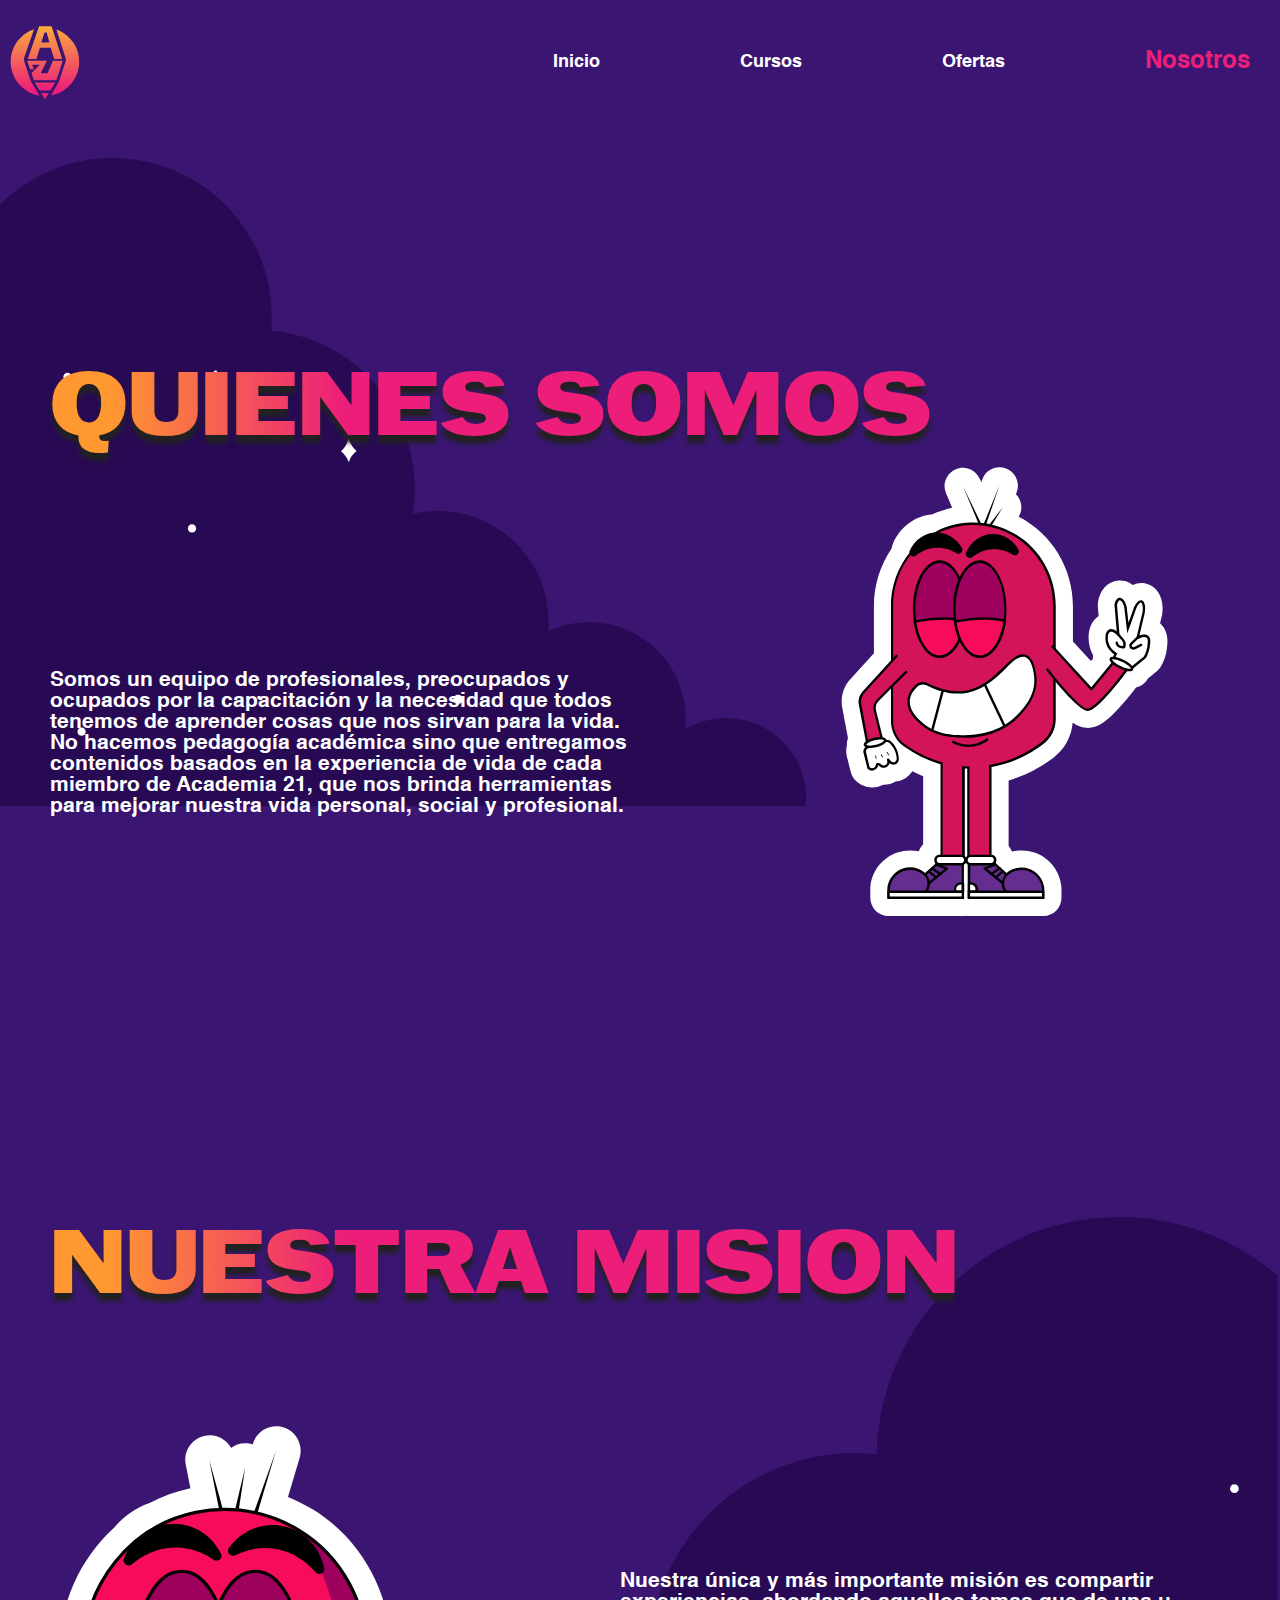
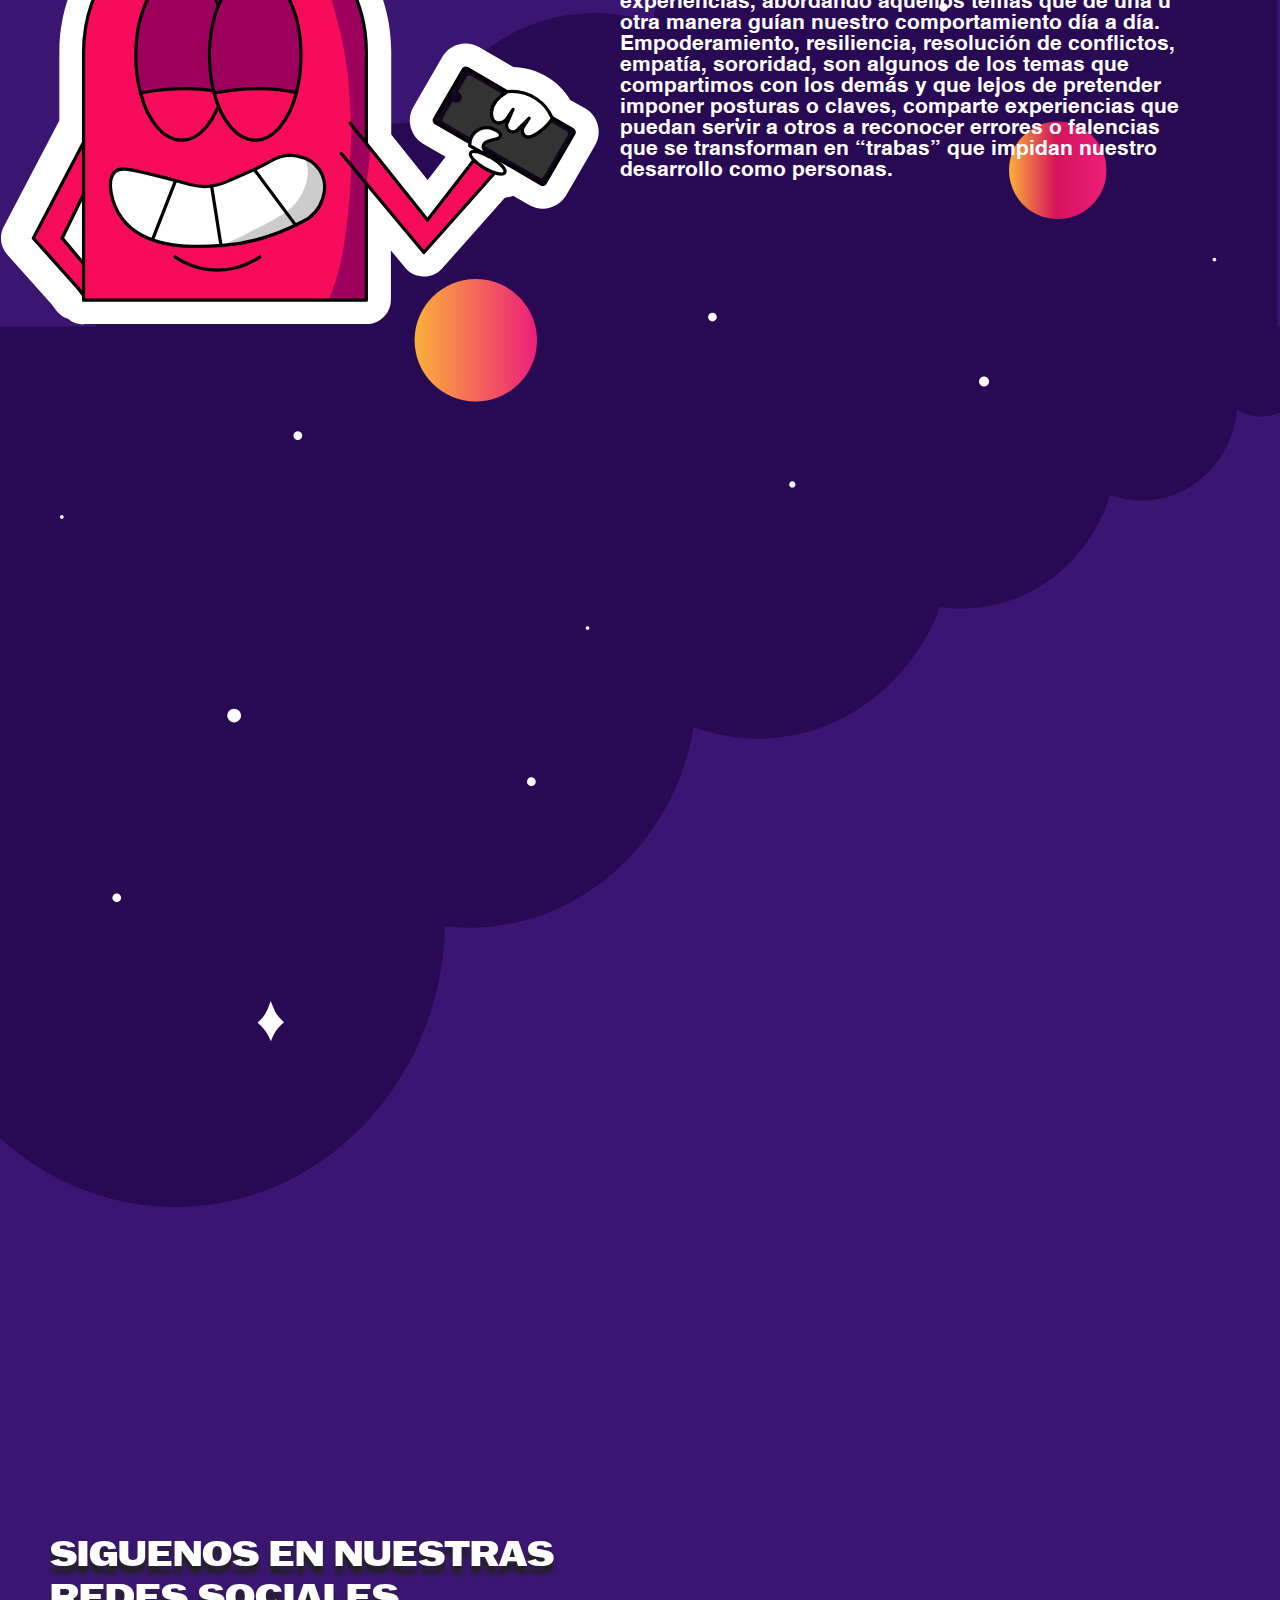
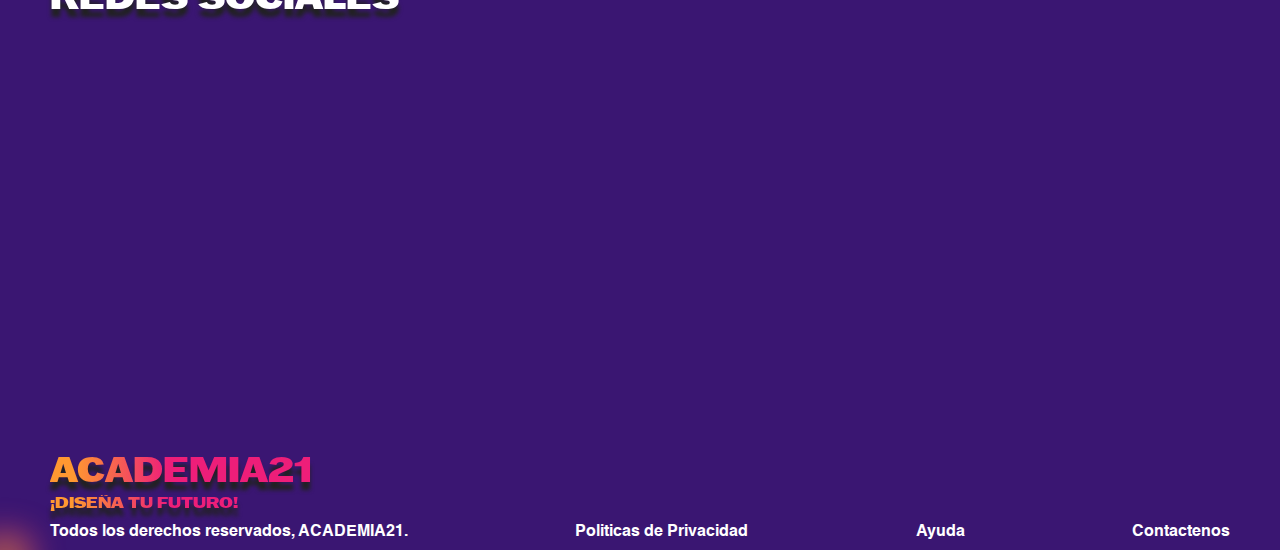
==== nosotros.html @ bb3df043 "Add files via upload" ====
<!DOCTYPE html>
<html lang="es">
  <head>
    <meta charset="UTF-8" />
    <meta name="viewport" content="width=device-width, initial-scale=1.0" />
    <link rel="stylesheet" href="css/style.css" />
    <link rel="stylesheet" href="css/responisve.css">
    <link rel="icon" href="svg/logo.svg" />

    <link href="https://unpkg.com/aos@2.3.1/dist/aos.css" rel="stylesheet" />
    <title>Nosotros</title>
  </head>
  <body>
    <header>
        <!--NAVBAR-->
      <nav class="navbar">
        <a href="index.html"><img class="logo" src="svg/logo.svg" alt="logo" /></a>
        <ul class="nav-menu">
          <li class="nav-item">
            <a href="index.html" class="nav-link">Inicio</a>
          </li>

          <li class="nav-item">
            <a href="cursos.html" class="nav-link">Cursos</a>
          </li>

          <li class="nav-item">
            <a href="ofertas.html" class="nav-link">Ofertas</a>
          </li>

          <li class="nav-item">
            <a href="nosotros.html" class="activo nav-link">Nosotros</a>
          </li>
        </ul>

        <div class="hamburgesa">
          <span class="bar"></span>
          <span class="bar"></span>
          <span class="bar"></span>
        </div>
      </nav>

      <!--SVG-->
      <svg
        class="fondoizq"
        width="820"
        height="1000"
        viewBox="0 0 698 552"
        fill="none"
        xmlns="http://www.w3.org/2000/svg"
      >
        <path
          d="M696.8 552C697 549.7 697.2 547.3 697.2 544.9C697.2 507.3 666.7 476.9 629.2 476.9C616.5 476.9 604.6 480.4 594.4 486.5C594.7 483.6 594.9 480.6 594.9 477.6C594.9 432.2 558.1 395.3 512.6 395.3C500.2 395.3 488.5 398.1 477.9 403C478.1 400.5 478.2 397.9 478.2 395.3C478.2 343.1 435.8 300.7 383.6 300.7C376.3 300.7 369.3 301.5 362.5 303.1C363.6 296.2 364.2 289.1 364.2 281.9C364.2 211.5 310.5 153.7 241.9 147.1C242.2 143.3 242.4 139.4 242.4 135.5C242.4 60.7 181.8 0.0999756 107 0.0999756C63.5 0.0999756 24.9 20.6 0.0999756 52.4V552H696.8Z"
          fill="#280A54"
        />
        <path
          d="M307.8 239L306.7 242.1C305.8 244.6 304.3 246.9 302.4 248.8L301.3 249.9C304.2 252.2 306.5 255.3 307.8 258.8L308 259.3L308.3 258.3C309.2 255.5 310.9 252.9 313.2 250.9L314.6 249.7L312.8 248C311.4 246.6 310.3 245 309.5 243.1L307.8 239Z"
          fill="white"
        />
        <path
          d="M174.5 319C176.433 319 178 317.433 178 315.5C178 313.567 176.433 312 174.5 312C172.567 312 171 313.567 171 315.5C171 317.433 172.567 319 174.5 319Z"
          fill="white"
        />
        <path
          d="M80.5 492C82.433 492 84 490.433 84 488.5C84 486.567 82.433 485 80.5 485C78.567 485 77 486.567 77 488.5C77 490.433 78.567 492 80.5 492Z"
          fill="white"
        />
        <path
          d="M68.5 190C70.433 190 72 188.433 72 186.5C72 184.567 70.433 183 68.5 183C66.567 183 65 184.567 65 186.5C65 188.433 66.567 190 68.5 190Z"
          fill="white"
        />
        <path
          d="M194.5 184C195.328 184 196 183.328 196 182.5C196 181.672 195.328 181 194.5 181C193.672 181 193 181.672 193 182.5C193 183.328 193.672 184 194.5 184Z"
          fill="white"
        />
        <path
          d="M231.5 461C232.328 461 233 460.328 233 459.5C233 458.672 232.328 458 231.5 458C230.672 458 230 458.672 230 459.5C230 460.328 230.672 461 231.5 461Z"
          fill="white"
        />
        <path
          d="M401 465C403.209 465 405 463.209 405 461C405 458.791 403.209 457 401 457C398.791 457 397 458.791 397 461C397 463.209 398.791 465 401 465Z"
          fill="white"
        />
      </svg>


      <!--QUIENES SOMOS-->
      <section class="margen" >
        <h1 class="titulo">QUIENES SOMOS</h1>
        <div class="box1">
          
          <img src="svg/ilu1.svg" alt="" class="ilu1">
  
          <p class="sub2">
            Somos un equipo de profesionales, preocupados y ocupados por la capacitación y la necesidad que todos tenemos de aprender cosas que nos sirvan para la vida.
No hacemos pedagogía académica sino que entregamos contenidos basados en la experiencia de vida de cada miembro de Academia 21, que nos brinda herramientas para mejorar nuestra vida personal, social y profesional.

          </p>
        </div>
        
      </section>
    </header>
    <!--MISION-->
    <main id="mision">
        <h1 class="margen titulo">NUESTRA MISION</h1>
        <div class="box2">
          <p class="margen sub2" style="padding-top: 100px;">
            Nuestra única y más importante misión es compartir experiencias, abordando aquellos temas que de una u otra manera guían nuestro comportamiento día a día.
Empoderamiento, resiliencia, resolución de conflictos, empatía, sororidad, son algunos de los temas que compartimos con los demás y que lejos de pretender imponer posturas o claves, comparte experiencias que puedan servir a otros a reconocer errores o falencias que se transforman en “trabas” que impidan nuestro desarrollo como personas.

          </p>
    
          <img src="svg/ilu2.svg" alt="" class="ilu2">
        </div>
        

        
  <!--REDES SOCIALES-->
  <div class="margen">
    <h2 class="titulo2" id="social">SIGUENOS EN NUESTRAS REDES SOCIALES</h2>

    <!--ICONOS-->
    <div class="social">
      <a href="https://www.instagram.com/academia21cl/" class="iconos" data-aos="fade-right" data-aos-delay="300"
        ><img src="svg/Instagram_white.svg" alt=""
      /></a>
      <a href="https://web.facebook.com/profile.php?id=100095181773599" class="iconos" data-aos="fade-right" data-aos-delay="400"
        ><img src="svg/Facebook_white.svg" alt=""
      /></a>
      <a href="https://www.youtube.com/channel/UCCPvNXAt9nSTYgmVGxg-5eg" class="iconos" data-aos="fade-right" data-aos-delay="500"
        ><img src="svg/Youtube_white.svg" alt=""
      /></a>
    </div>
  </div>
      </main>

<!--FOOTER-->
      <footer class="margen">
        <h3 class="footerTitulo">ACADEMIA21</h3>
        <h4 class="footerSub">¡DISEÑA TU FUTURO!</h4>
  
        <div class="opciones2">
          <p>Todos los derechos reservados, ACADEMIA21.</p>
          <a href="politicas.html" target="_blank"><p>Politicas de Privacidad</p></a>
          <a href=""><p>Ayuda</p></a>
          <a href="contacto.html" target="_blank"><p>Contactenos</p></a>
        </div>
      </footer>


      <div class="cursorfx"></div>

    <script src="js/main.js"></script>
    <script src="https://unpkg.com/aos@2.3.1/dist/aos.js"></script>

    <script>
      AOS.init();
    </script>
  </body>
</html>
---- css/style.css ----
*{
  margin: 0;
  padding: 0;
}

body {
  background-color: #3a1672;
  font-family: "Helvetica";
  font-size: 24px;
  color: #ffffff;
}

a {
  text-decoration: none;
  color: #ffffff;
  display: inline-flex;
  cursor: pointer;
}

ul {
  display: flex;
  justify-content:space-between;
  flex-wrap: wrap;
  padding: 0;
}

ul li {
  display: inline-flex;
  flex-wrap: wrap;
  justify-content: space-between;
  list-style: none;
  align-content: center;
  align-items: center;
  font-size: 22px;
}


#indexContent{
  background-image: url(../svg/nube2.svg);
  background-size: 60%;
  background-repeat: no-repeat;
  background-position: top left;
}

#mision{
  
  background-image: url(../svg/planetas.svg);
  background-repeat: no-repeat;
  background-size: 100%;
}

#ofertas {
  margin: 250px 0 200px 0;
  background-image: url(../svg/ofertas3.svg);
  background-size: 100%;
  background-repeat: no-repeat;
  background-position: bottom;
}

#semana {
  background-image: url(../svg/nube4.svg);
  background-size: 100%;
  background-repeat: no-repeat;
  background-position: right bottom;
  margin-bottom: 250px;
}

#cohete {
  background-image: url(../svg/nube3.svg);
  background-size: 100%;
  background-repeat: no-repeat;
  background-position: bottom center;
}

#prueba {
  background-image: url(../svg/ofertas2.svg);
  background-repeat: no-repeat;
  background-position: center;
  background-size: 1000px;
  height: 650px;
}


.ilustracion1{
  width: 420px;
  position: absolute;
  top: 245px;
  right: 10%;
  animation: spawn 1.5s;
}

.ilustracion2{
  width: 700px;
  margin-left: 50px;
  animation: spawn 2.2s;
}

/******* NAVBAR *******/



.navbar{
  width: 100%;
  min-height: 85px;
  margin-top: 15px;
  display:flex;
  justify-content: space-between;
  align-items: center;
}

.nav-menu{
display: flex;
justify-content: space-between;
align-items: center;
gap: 0 80px ;
}

.nav-item{
justify-content: space-between;
list-style: none;
align-items: center;
}

.nav-link{
  margin: 5px 30px ;
  transition: .3s ease-in;
}

  .nav-link:hover{
    color: #ed1f79;
  }


.hamburgesa{
display: none;
cursor: pointer;
}

.bar{
display: block;
width: 25px;
height: 3px;
margin: 5px auto;
-webkit-transition: all .3s ease-in-out;
transition:  all .3s ease-in-out;
background-color: #ffffff;
}



/******* TITULOS *******/

h1,
h2,
h3,
h4,
h5 {
  font-family: "Murs Gothic";
  filter: drop-shadow(0 8px 2px #212121);
}

h1 {
  margin: 250px 0 0 0;
  padding: 0;
  font-size: 100px;
}

h2 {
  font-size: 30px;
}

.items {
  margin: 40px;
}

.items:hover {
  color: #ed1f79;
}

.titulo {
  
  background-size: 100%;
  background: rgb(255, 152, 49);
  background: linear-gradient(
    90deg,
    rgba(255, 152, 49, 1) 5%,
    rgba(237, 30, 121, 1) 25%
  );
  background-clip: text;
  -webkit-background-clip: text;
  -webkit-text-fill-color: transparent;
  -moz-background-clip: text;
  -moz-text-fill-color: transparent;
}

.titulo2 {
  font-size: 42px;
  margin-top: 200px;
  padding-top: 50px;
  width: 650px;
}

.titulo3 {
  text-align: center;
  font-size: 60px;
  text-decoration: underline #ed1f79;
  text-underline-offset: 18px;
  margin: 15px 0;
}

.slogan {
  background-size: 100%;
  background: rgb(255, 152, 49);
  background: linear-gradient(
    90deg,
    rgba(255, 152, 49, 1) 5%,
    rgba(237, 30, 121, 1) 20%
  );
  background-clip: text;
  -webkit-background-clip: text;
  -webkit-text-fill-color: transparent;
  -moz-background-clip: text;
  -moz-text-fill-color: transparent;
}

.subtitulo {
  margin-top: 40px;
  width: 700px;
}

.sub2{
  margin: 100px 0 100px 0;
  width: 650px;
  font-size: 22px;
}

.sub3 {
  font-size: 24px;
  text-align: center; 
}

/******* EXTRAS *******/

.boton1 {
  display: inline-block;
  width: 180px;
  height: 40px;
  margin-top: 20px;
  font-size: 18px;
  border-radius: 10px;
  border: 0;
  font-family: "Helvetica";
  color: #ffffff;
  background: rgb(255, 152, 49);
  background: linear-gradient(
    90deg,
    rgba(255, 152, 49, 1) 30%,
    rgba(237, 30, 121, 1) 95%
  );
  cursor: pointer;
  animation: boton 5s infinite;
  transition: 0.5s ease-in-out;
  filter: drop-shadow(0 0 0.4rem rgba(237, 30, 121, 1));
}

.boton1:hover {
  scale: 1.1;
  transform: rotate(3deg);
  animation: boton 2s;
  transition: 0.5s ease-in-out;
}

.logo{
    display: block;
    width: 70px;
    margin: 10px;
  }


.card a{
  width: 180px;
  top: 0%;
  left: 0%;
  transform: translate(50%, -5%);;
}

.boton2{
  display: inline-block;
  width: 180px;
  height: 40px;
  margin-top:10px;
  font-size: 18px;
  border-radius: 10px;
  border: none;
  font-family: "Helvetica";
  color: #212121;
  background: rgb(255, 152, 49);
  background: linear-gradient(
    90deg,
    rgba(255, 152, 49, 1) 30%,
    rgba(237, 30, 121, 1) 95%
  );
  cursor: pointer;
  filter: drop-shadow(0 0 0.4rem rgba(255, 152, 49, 1));
}



.margen {
  margin: 0 50px 0 50px;
}

.activo{
  color: #ed1f79;
  font-size: 28px;
}

.fondoder {
  position: absolute;
  right: 0;
  top: 0;
  z-index: -1;
}

.fondoizq {
  position: absolute;
  left: -1%;
  top: -2%;
  z-index: -1;
}


.fondocentro {
  position: absolute;
  bottom: -280%;
  left: 0%;
  z-index: -1;
}

.fondoof {
  position: absolute;
  z-index: -1;
  top: 52.5%;
  left: 52%;
  transform: translate(-50%, -50%);
}

.fondo {
  position: absolute;
  z-index: -1;
  left: 0;
}

input,textarea, #contacto{
  font-family: "Helvetica";
  font-size: 16px;
}

.contact{
  width: fit-content;
  display: flex;
  align-items: center;
  justify-content: center;
  margin: 100px auto;
  background-color: #f7f7f7;
  border-radius: 10px;
  font-family: "Helvetica";
}

.textInput{
    display: block;
    height: 35px;
    width: 700px;
    margin: 12px 25px;
    border-radius: 10px;
    border: 2px #ed1f79 solid;
    outline: none;
    padding: 2px 5px;
}

textarea.textInput{
  height: 250px;
}

#contacto{
  width: 50%;
  margin: 20px auto;
  border: none;
  cursor: pointer;
  font-size: 20px;
  background: rgb(237, 30, 121);
  background: linear-gradient(
    304deg,
    rgba(237, 30, 121, 1) 0%,
    rgba(255, 152, 49, 1) 75%
  );
  transition: .5s ease;
}

#contacto:hover{
  scale: 1.1;
}


#prueba .titulo3 {
  padding-top: 200px;
}

/******* CARDS *******/

.container {
  display: flex;
  flex-wrap: wrap;
  align-items: center;
  justify-content: space-between;
  
}

.container .card{
  width: 450px;
  margin-right: 180px;
}



.card {
  background: rgb(237, 30, 121);
  background: linear-gradient(
    304deg,
    rgba(237, 30, 121, 1) 0%,
    rgba(255, 152, 49, 1) 75%
  );
  aspect-ratio: 10/16;
  width: 390px;
  padding: 5px;
  border-radius: 16px;
  display: inline-block;
  margin: 100px;
  font-family: "Helvetica";
  font-weight: bold;
}

.card-body {
  background-color: #fff;
  display: flex;
  justify-content: center;
  width: 90%;
  height: 100%;
  border-radius: 16px;
  padding: 5%;
  color: #212121;
  
}

.card-body2 {
  background-color: #212121;
  display: flex;
  justify-content: center;
  width: 90%;
  height: 100%;
  border-radius: 16px;
  padding: 5%;
  color: #f7f7f7;
 
}

.card-logo{
  width: 200px;
  height: 200px;
  margin: auto;
}

.divisor {
  background: rgb(255, 152, 49);
  background: linear-gradient(
    20deg,
    rgba(255, 152, 49, 1) 40%,
    rgba(237, 30, 121, 1) 85%
  );
  position: absolute;
  width: 350px;
  height: 10px;
  border-radius: 20px;
  transform: translate(0, 5600%);
}

.opciones {
  display: flex;
  justify-content: space-between;
  flex-wrap: wrap;
  justify-content: center;
  align-items: center;
}

.opciones .card {
  margin: 100px 50px;
}

/******* SOCIAL *******/

.social {
  display: flex;
  flex-direction: row;
  align-items: center;
  justify-content: center;
}

.iconos {
  margin: 150px 80px;
}

.iconos img {
  width: 150px;
  transition: 0.5s ease-in-out;
}

.iconos img:hover {
  filter: drop-shadow(0 0 0.2rem);
}

/******* FOOTER *******/

footer {
  margin-top: 100px;
  font-size: 24px;
}

footer p{
  margin: 10px 0;
}


.footerTitulo {
  font-size: 45px;
  background-size: 100%;
  background: rgb(255, 152, 49);
  background: linear-gradient(
    90deg,
    rgba(255, 152, 49, 1) 2%,
    rgba(237, 30, 121, 1) 10%
  );
  background-clip: text;
  -webkit-background-clip: text;
  -webkit-text-fill-color: transparent;
  -moz-background-clip: text;
  -moz-text-fill-color: transparent;
}

.footerSub {
  font-size: 18px;
  background-size: 100%;
  background: rgb(255, 152, 49);
  background: linear-gradient(
    90deg,
    rgba(255, 152, 49, 1) 2%,
    rgba(237, 30, 121, 1) 10%
  );
  background-clip: text;
  -webkit-background-clip: text;
  -webkit-text-fill-color: transparent;
  -moz-background-clip: text;
  -moz-text-fill-color: transparent;
}

.opciones2 {
  display: flex;
  justify-content: space-between;
  flex-wrap: wrap;
}

.cursorfx {
  position: fixed;
  opacity: 0.5;
  width: 60px;
  height: 60px;
  border-radius: 30%;
  filter: blur(15px);
  /* Aplica un efecto de desenfoque */
  z-index: -1;
  transform: translate(-25px, -20px);
  pointer-events: none;
  background: rgb(255, 152, 49);
  background: -moz-radial-gradient(
    circle,
    rgba(255, 152, 49, 1) 35%,
    rgba(237, 30, 121, 1) 85%
  );
  background: -webkit-radial-gradient(
    circle,
    rgba(255, 152, 49, 1) 35%,
    rgba(237, 30, 121, 1) 85%
  );
  background: radial-gradient(
    circle,
    rgba(255, 152, 49, 1) 35%,
    rgba(237, 30, 121, 1) 85%
  );
  filter: progid:DXImageTransform.Microsoft.gradient(startColorstr="#ff9831",endColorstr="#ed1e79",GradientType=1);
}

@font-face {
  font-family: "Murs Gothic";
  src: url(../fonts/mursgothic-widedark.ttf);
  font-style: bold;
  font-weight: bold;
}

@font-face {
  font-family: "Helvetica";
  src: url(../fonts/Helvetica-Bold.ttf);
  font-style: bold;
  font-weight: bold;
}

@keyframes rotar {
  from {
    transform: rotate(0deg);
  }

  to {
    transform: rotate(360deg);
  }
}

@keyframes boton {
  25% {
    scale: 1.1;
  }
  50% {
    scale: 1;
  }
  75% {
    scale: 1.1;
  }
  100% {
    scale: 1;
  }
}

@keyframes spawn {
  from {
    opacity: 0;
  }
  to {
    opacity: 1;
  }
}

@media (max-width: 1450px) {
  ul li {
    font-size: 18px;
  }

  h1 {
    font-size: 90px;
  }

  h2 {
    font-size: 25px;
  }

  #indexContent{
    background-size: 80%;
  }

  .ilustracion1{
    width: 400px;
    position: absolute;
    top: 270px;
    right: 5%;
  }

  .ilustracion2{
    width: 600px;
    margin-left: 50px;
  }

  .container .card{
    width: 390px;
    margin: 0 10px;
  }
  


  /******* TIULOS *******/

  .titulo2 {
    font-size: 35px;
    margin-top: 260px;
    width: 650px;
  }

  .titulo3 {
    font-size: 50px;
    text-underline-offset: 18px;
  }

  .subtitulo {
    margin-top: 40px;
    width: 650px;
    font-size: 20px;
  }

  .sub2{
    width: 580px;
    font-size: 21px;
  }

  .sub3 {
    font-size: 20px;
  }

  /******* CARDS *******/

  .card {
    font-size: 19px;
    aspect-ratio: 10/16;
    width: 320px;
    padding: 5px;
    border-radius: 16px;
    margin: 100px;
  }

  .card-body {
    width: 90%;
    height: 95%;
    padding: 5%;
  }

  .divisor {
    width: 280px;
    height: 10px;
    border-radius: 20px;
    transform: translate(0, 3800%);
  }

  .card a{
    width: 180px;
    top: 0%;
    left: 0%;
    transform: translate(35%, -5%);;
  }

  /******* EXTRA *******/




  .activo {
    font-size: 24px;
  }

  /******* SOCIAL *******/

  .iconos img {
    width: 130px;
  }

  /******* FOOTER *******/

  footer {
    font-size: 16px;
  }

  .footerTitulo {
    font-size: 35px;
  }

  .footerSub {
    font-size: 16px;
  }
}

@media (max-width:1200px) {
  .ilustracion1{
    width: 370px;
    position: absolute;
    top: 270px;
    right: 1%;
  }

  .ilustracion2{
    width: 550px;
    margin-left: 40px;
  }

  .sub2{
    width: 400px;
    height: 400px;
    font-size: 20px;
  }


  .container .card{
    width: 380px;
    margin: 0 10px;
  }
}



@media (max-width: 1050px) {

  #indexContent{
    background-size: 100%;
  }


  .subtitulo{
    width: 520px;
  }

  .sub2{
    width: 390px;
    font-size: 18px;
  }


  .ilustracion1{
    width: 270px;
    position: absolute;
    top: 440px;
    right: .2%;
  }

  .ilustracion2{
    width: 450px;
    margin-left: 30px;
  }

  .container .card{
    width: 345px;
    height: 600px;
    margin: 0 8px;
  }


  .nav-link{
    margin: 5px 20px ;
  }

  /******* CARDS *******/

  .card{
    margin: 90px;
  }

  .container .card .card-body {
    width: 90%;
    height: 94%;
    padding: 5%;
  }

  .card-body, .card-body2 {
    height: 93.5%;
  }

  .divisor {
    width: 280px;
    height: 8px;
    transform: translate(0, 5600%);
  }

  .opciones .card {
    margin: 100px 50px;
  }

  .opciones {
    flex-direction: column;
  }

  .card a{
    width: 180px;
    top: 0%;
    left: 0%;
    transform: translate(35%, -5%);;
  }

  .boton2{
    margin-top: 20px;
  }

    /******* EXTRAS *******/

  .cursorfx{
    display: none;
  }

  /******* SOCIAL *******/


  #social{
    margin-top: 180px;
    padding-top: 0;
  }

  .iconos {
    margin: 70px;
  }
}



@media (max-width: 850px) {

  .nav-link{
    margin: 5px 10px ;
  }

  ul li {
    font-size: 15px;
  }

  h1 {
    font-size: 75px;
  }

  h2 {
    font-size: 22px;
  }

  #indexContent {
    background-size: 120%;
  }

  .fondoizq{
    width: 660px;
  }

  .ilustracion1{
    width: 245px;
    position: absolute;
    top: 490px;
    right: 0;
  }

  .ilustracion2{
    width: 360px;
    margin-left: 15px;
  }

  .container .card{
    width: 250px;
    height: 650px; 
  }

  /******* TIULOS *******/

  .titulo{
    width: 600px;
  }

  .titulo2 {
    font-size: 30px;
    margin-top: 260px;
    width: 550px;
  }

  .titulo3 {
    font-size: 40px;
    text-underline-offset: 18px;
  }

  .subtitulo {
    margin: 40px 0;
    width: 450px;
    font-size: 18px;
  }

  .sub2{
    width: fit-content;
    margin: 80px 5px;
  }

  .sub3 {
    font-size: 18px;
  }

  /******* CARDS *******/

  .card {
    font-size: 17px;
    aspect-ratio: 10/16;
    width: 300px;
    height: 450px;
    padding: 5px;
    border-radius: 16px;
    margin: 70px;
  }

  .container .card .card-body {
    width: 90%;
    height: 96%;
    padding: 5%;
  }


  .card-body, .card-body2 {
    width: 90%;
    height: 93%;
    padding: 5%;
  }

  .divisor {
    width: 220px;
    height: 7px;
    border-radius: 20px;
    transform: translate(0, 6950%);
  }

  .card a{
    width: 180px;
    top: 0%;
    left: 0%;
    transform: translate(30%, -10%);;
  }

  /******* EXTRA *******/


  .activo {
    font-size: 20px;
  }


  .boton2{
    margin-top: 30px;
  }

  /******* SOCIAL *******/

  .social{
    flex-direction: column;
  }

  .iconos{
  margin: 50px;
  }

  .iconos img {
    width: 120px;
  }

  

  /******* FOOTER *******/

  footer {
    font-size: 16px;
  }

  .footerTitulo {
    font-size: 35px;
  }

  .footerSub {
    font-size: 16px;
  }

  .opciones2 {
    display: flex;
    flex-direction: column;
    flex-wrap: wrap;
  }

}



@media (max-width: 650px) {

  .logo{
    width: 40px;
  }

  .hamburgesa{
    display: block;
    padding: 10px;
  }

  .hamburgesa.active .bar:nth-child(2){
    opacity: 0;
  }

  .hamburgesa.active .bar:nth-child(1){
    transform: translateY(8px) rotate(45deg);
  }

  .hamburgesa.active .bar:nth-child(3){
    transform: translateY(-8px) rotate(-45deg);
  }

  .navbar{
    background-color: blueviolet;
    position: fixed;
    height: 50px;
    margin-top: 0;
    top: 0;
    z-index: 1;
  }

  .nav-menu{
    position: fixed;
    right: -100%;
    top: 85px;
    gap: 0;
    flex-direction: column;
    background-color: blueviolet;
    width: 100%;
    text-align: center;
    transition: .3s;
  }

  .nav-item{
    margin: 16px 0;
    
  }

  .nav-menu.active{
    right: 0;
  }



  .items{
    display: none;
  }

  ul li {
    font-size: 16px;
   
  }

  h1 {
    font-size: 55px;
    
  }

  h2 {
    font-size: 18px;
  }

  #indexContent {
    background-size: 120%;
  }

  .fondoizq{
    width: 500px;
    top: -100px;
  }

  .ilustracion1{
    width: 205px;
    position: absolute;
    top: 350px;
    right: 0;
  }

  .ilustracion2{
    width: 300px;
    margin-left: 15px;
  }

  .container .card{
    width: 220px;
    height: 550px;
    margin: 20px 5px 20px 0;
  }

  /******* TIULOS *******/

  .titulo{
    width: 450px;
  }

  .titulo2{
    font-size: 24px;
    margin-top: 260px;
    width: 450px;
  }

  .titulo3 {
    font-size: 32px;
    text-underline-offset: 18px;
  }

  .subtitulo {
    margin: 35px 0;
    width: 360px;
    font-size: 17px;
  }

  .sub2{
    width: auto;
    font-size: 16px;
    margin: 10px;
  }

  .sub3 {
    font-size: 16px;
  }

  /******* CARDS *******/

  .card {
    font-size: 15px;
    aspect-ratio: 10/16;
    width: 250px;
    height: 400px;
    padding: 5px;
    border-radius: 16px;
    margin: 50px 30px;
  }



  .divisor {
    width: 200px;
    height: 6px;
    border-radius: 20px;
    transform: translate(0, 6900%);
  }

  .card a{
    width: 180px;
    top: 0%;
    left: 0%;
    transform: translate(25%, -10%);;
  }

  /******* EXTRA *******/


  .activo {
    font-size: 18px;
  }

  .boton2{
    width: 155px;
    margin-top: 30px;
    
  }

  .boton1{
    width: 160px;
    height: 35px;
    font-size: 16px;
  }

  .fondoder{
    width: 500px;
    height: 800px;
  }
  

  /******* SOCIAL *******/

  #social.titulo2{
    margin-top: 120px;
  }

  .iconos{
  margin: 40px;
  }

  .iconos img {
    width: 110px;
  }

  

  /******* FOOTER *******/

  footer {
    font-size: 15px;
  }

  .footerTitulo {
    font-size: 30px;
  }

  .footerSub {
    font-size: 14px;
  }

}


@media (max-width:590px) {
  .ilustracion1{
    width: 170px;
    position: absolute;
    top: 400px;
    right: 0;
  }

  .ilustracion2{
    width: 255px;
    margin-left: 10px;
  }

  .container .card{
    width: 220px;
    
    margin: 20px 5px 20px 0;
  }

}


@media (max-width: 500px) {

  .margen{
    margin: 0 30px 0 30px;
  }

  ul li {
    font-size: 14px;
   
  }

  h1 {
    font-size: 45px;
    
  }

  h2 {
    font-size: 16px;
  }

  #indexContent {
    background-size: 120%;
  }

  .fondoizq{
    width: 400px;
    left: -1%;
    top: -50px;
  }

  .ilustracion1{
    right: 2%;
  }

  .ilustracion2{
    width: 220px;
    margin-left: 10px;
  }

  .container .card{
    width: 210px;
    height: 510px;
    margin: 20px 5px 20px 5px;
  }

  /******* TIULOS *******/

  .titulo{
    width: 350px;
  }

  .titulo2 {
    font-size: 22px;
    margin-top: 180px;
    width: 360px;
  }

  .slogan{
    font-size: 15px;
  }

  .titulo3 {
    font-size: 30px;
    text-underline-offset: 8px;
  }

  .subtitulo {
    margin: 40px 0 40px 0  ;
    width: 320px;
    font-size: 14px;
  }

  .sub2{
    width: auto;
    font-size: 15.5px;
    margin: 60px 5px;
  }

  .sub3 {
    font-size: 16px;
  }

  /******* CARDS *******/

  .card {
    font-size: 14px;
    aspect-ratio: 10/16;
    width: 210px;
    height: 380px;
    padding: 5px;
    border-radius: 16px;
    margin: 20px;
  }



  .card-body, .card-body2 {
    width: 90%;
    height: 94.5%;
    padding: 5%;
  }
  

  .divisor {
    width: 175px;
    height: 5px;
    border-radius: 20px;
    transform: translate(0, 7800%);
  }

  .card a{
    width: 180px;
    top: 0%;
    left: 0%;
    transform: translate(15%, -15%);;
  }

  .card-logo{
    width: 150px;
    height: 150px;
  }

  /******* EXTRA *******/


  .activo {
    font-size: 18px;
  }

  .boton2{
    width: 135px;
    font-size: 16px;
  }

  .boton1{
    width: 150px;
    font-size: 15px;
  }

  .fondoder{
    width: 500px;
    height: 800px;
  }
  

  /******* SOCIAL *******/


  .iconos{
  margin: 40px;
  }

  .iconos img {
    width: 100px;
  }

  

  /******* FOOTER *******/

  footer {
    font-size: 14px;
  }

  .footerTitulo {
    font-size: 28px;
  }

  .footerSub {
    font-size: 12px;
  }

}

@media (max-width:460px) {
  .ilustracion2{
    position: absolute;
    right: 1%;
    width: 200px;
    margin: 0;
  }  
}



@media (max-width: 400px) {

  .margen{
    margin: 0 10px 0 10px;
  }

  h1 {
    font-size: 42px;
    
  }

  #indexContent {
    background-size: 130%;
  }

  .fondoizq{
    width: 320px;
    left: -1%;
    top: -180px;
  }

  .ilustracion1{
    width: 140px;
    position: absolute;
    top: 390px;
    right: 2%;
  }

  .ilustracion2{
    position: relative;
    width: 130px;
    margin-left: 10px;
  }  



  /******* TIULOS *******/

  .titulo{
    width: 325px;
    margin-right:0 ;
  }

  .titulo2 {
    font-size: 20px;
    margin-top: 150px;
    width: 300px;
  }

  .slogan{
    font-size: 14px;
  }

  .titulo3 {
    font-size: 26px;
    text-underline-offset: 7px;
  }

  .subtitulo {
    margin: 40px 0 40px 0  ;
    width: 320px;
    font-size: 14px;
  }
  .sub2{
    width: auto;
    font-size: 14.5px;
    margin: 60px 5px;
  }

  .sub3 {
    font-size: 14px;
  }


  /******* CARDS *******/

  .container .card {
    font-size: 12px;
    aspect-ratio: 10/16;
    width: 170px;
    height: 500px;
    padding: 5px;
    border-radius: 16px;
    margin: 10px;
  }

  .container .card .card-body {
    width: 90%;
    height: 96.5%;
    padding: 5%;
  }

  .opciones .card {
    font-size: 13px;
    aspect-ratio: 10/16;
    width: 210px;
    height: 350px;
    padding: 5px;
    border-radius: 18px;
    margin: 70px;
  }

  .opciones .card .card-body,
  .opciones .card .card-body2 {
    width: 90%;
    height: 93%;
    padding: 5%;
  }

  .divisor {
    width: 140px;
    border-radius: 20px;
    transform: translate(0, 7600%);
  }

  .card a{
    width: 180px;
    top: 0%;
    left: 0%;
    transform: translate(25%, -15%);;
  }

  .card-logo{
    width: 120px;
    height: 120px;
    
  }

  /******* EXTRA *******/


  .activo {
    font-size: 18px;
  }

  .boton2{
    width: 120px;
    font-size: 15px;
    font-weight: 500;
  }

  .boton1{
    width: 140px;
    font-size: 14px;
    margin: 10px 0 0 5px;
  }

  .fondoder{
    width: 400px;
    height: 800px;
  }
  

  /******* SOCIAL *******/


  .iconos{
  margin: 25px;
  }

  .iconos img {
    width: 95px;
  }

  

  /******* FOOTER *******/

  footer {
    font-size: 14px;
  }

  .footerTitulo {
    font-size: 26px;
  }

  .footerSub {
    font-size: 10px;
  }
}

@media (max-width:340px) {
  .margen{
    margin: 0 8px 0 8px;
  }

  h1 {
    font-size: 40px;
    
  }

  #indexContent {
    background-size: 135%;
  }

  .fondoizq{
    width: 300px;
    left: -1%;
    top: -180px;
  }

  .ilustracion2{
    position: relative;
    width: 120px;
    margin-left: 15px;
  }  
  

  /******* TIULOS *******/

  .titulo{
    width: 307px;
  }

  .titulo2 {
    font-size: 20px;
    margin-top: 150px;
    padding: 40px 0 0 10px;
    width: 280px;
  }

  .slogan{
    font-size: 13px;
  }

  .titulo3 {
    font-size: 25px;
    text-underline-offset: 6px;
  }

  .subtitulo {
    margin: 40px 0 40px 0  ;
    width: 300px;
    font-size: 13px;
  }

  .sub3 {
    font-size: 13px;
  }

  /******* CARDS *******/

  .container .card {
    font-size: 12px;
    aspect-ratio: 10/16;
    width: 160px;
    height: 540px;
    padding: 5px;
    border-radius: 16px;
    margin: 5px;
  }



  .opciones .card {
    font-size: 13px;
    aspect-ratio: 10/16;
    width: 210px;
    height: 350px;
    padding: 5px;
    border-radius: 18px;
    margin: 80px 40px;
  }


  .divisor {
  
    transform: translate(0, 8200%);
  }

  /******* EXTRA *******/


  .activo {
    font-size: 18px;
  }




  .fondoder{
    width: 400px;
    height: 800px;
  }
  

  /******* SOCIAL *******/


  .iconos{
  margin: 25px;
  }

  .iconos img {
    width: 85px;
  }

  

  /******* FOOTER *******/

  footer {
    font-size: 13px;
  }

  .footerTitulo {
    font-size: 25px;
  }

  .footerSub {
    font-size: 10px;
  }
  
}
---- css/responisve.css ----
.box1{
  display: flex;
  align-items: flex-end;
  flex-direction: row-reverse;
  justify-content: space-between;
  margin-bottom: 300px;
}

.box2{
  display: inline-flex;
  flex-direction: row-reverse;
  justify-content: center;
  align-items: center;
  margin-bottom: 900px;
}

.ilu1{
  width: 500px;
}

.ilu2{
  margin-top: 100px;
  width: 600px;
}

.box2 .margen{
  margin: 0 20px;
}


@media (max-width: 1450px) {
  #prueba {
    background-size: 850px;
    height: 600px;
  }

  #ofertas {
    margin: 150px 0 200px 0;
  }

  .ilu1{
    width: 450px;
    height: 450px;
  }
  
  .ilu2{
    margin-top: 100px;
    width: 600px;
  }
}


@media (max-width: 1200px) {
  .ilu1{
    width: 410px;
    height: 410px;
  }

  .ilu2{
    margin-top: 100px;
    width: 550px;
  }
}



@media (max-width: 1050px) {
  #prueba {
    background-size: 750px;
    height: 550px;
  }

  #ofertas {
    margin: 150px 0 150px 0;
  }

  .ilu1{
    width: 380px;
    height: 380px;
  }

  .ilu2{
    width: 400px;
    height: 400px;
    margin-left: 20px;
  }

}

@media (max-width: 850px) {
  #prueba {
    background-size: 600px;
    height: 520px;
  }

  #ofertas {
    margin: 70px 0 100px 0;
  }

  .box2{
    margin-bottom: 200px;
  }

  .ilu1{
    width: 320px;
    height: 320px;
    margin: 0;
  }

  .ilu2{
    width: 25%;
    margin-top: 15px;
  }

}

@media (max-width: 650px) {
  #prueba {
    background-size: 570px;
    height: 520px;
  }

  #ofertas {
    margin: 50px 0 100px 0;
  }

  .box2{
    margin-bottom: 100px;
  }

  .ilu1{
    width: 250px;
    height: 250px;
  }

  .ilu2{
    margin-top: 15px;
  }
}


@media (max-width: 500px) {
  #prueba {
    background-size: 410px;
  }

  #ofertas {
    margin: 50px 0 80px 0;
  }

  .box2{
    margin-bottom: 50px;
  }

  .ilu1{
    width: 180px;
    height: 180px;
  }

  .ilu2{
    width: 20%;
    margin-top: 5px;
  }
}

@media (max-width: 400px) {
  #prueba {
    background-size: 360px;
    background-position: bottom;
    height: 320px;
  }

  .sub3 {
    width: 340px;
    margin: 5px;

  }

  .ilu1{
    width: 180px;
    height: 180px;
  }

  .ilu2{
    width: 25%;
    margin-top: 15px;
  }


}


@media (max-width: 340px) {
  #prueba {
    background-size: 360px;
    background-position: bottom;
    height: 320px;
  }

  .sub3 {
    width: 300px;
    margin: 5px;
  }


}
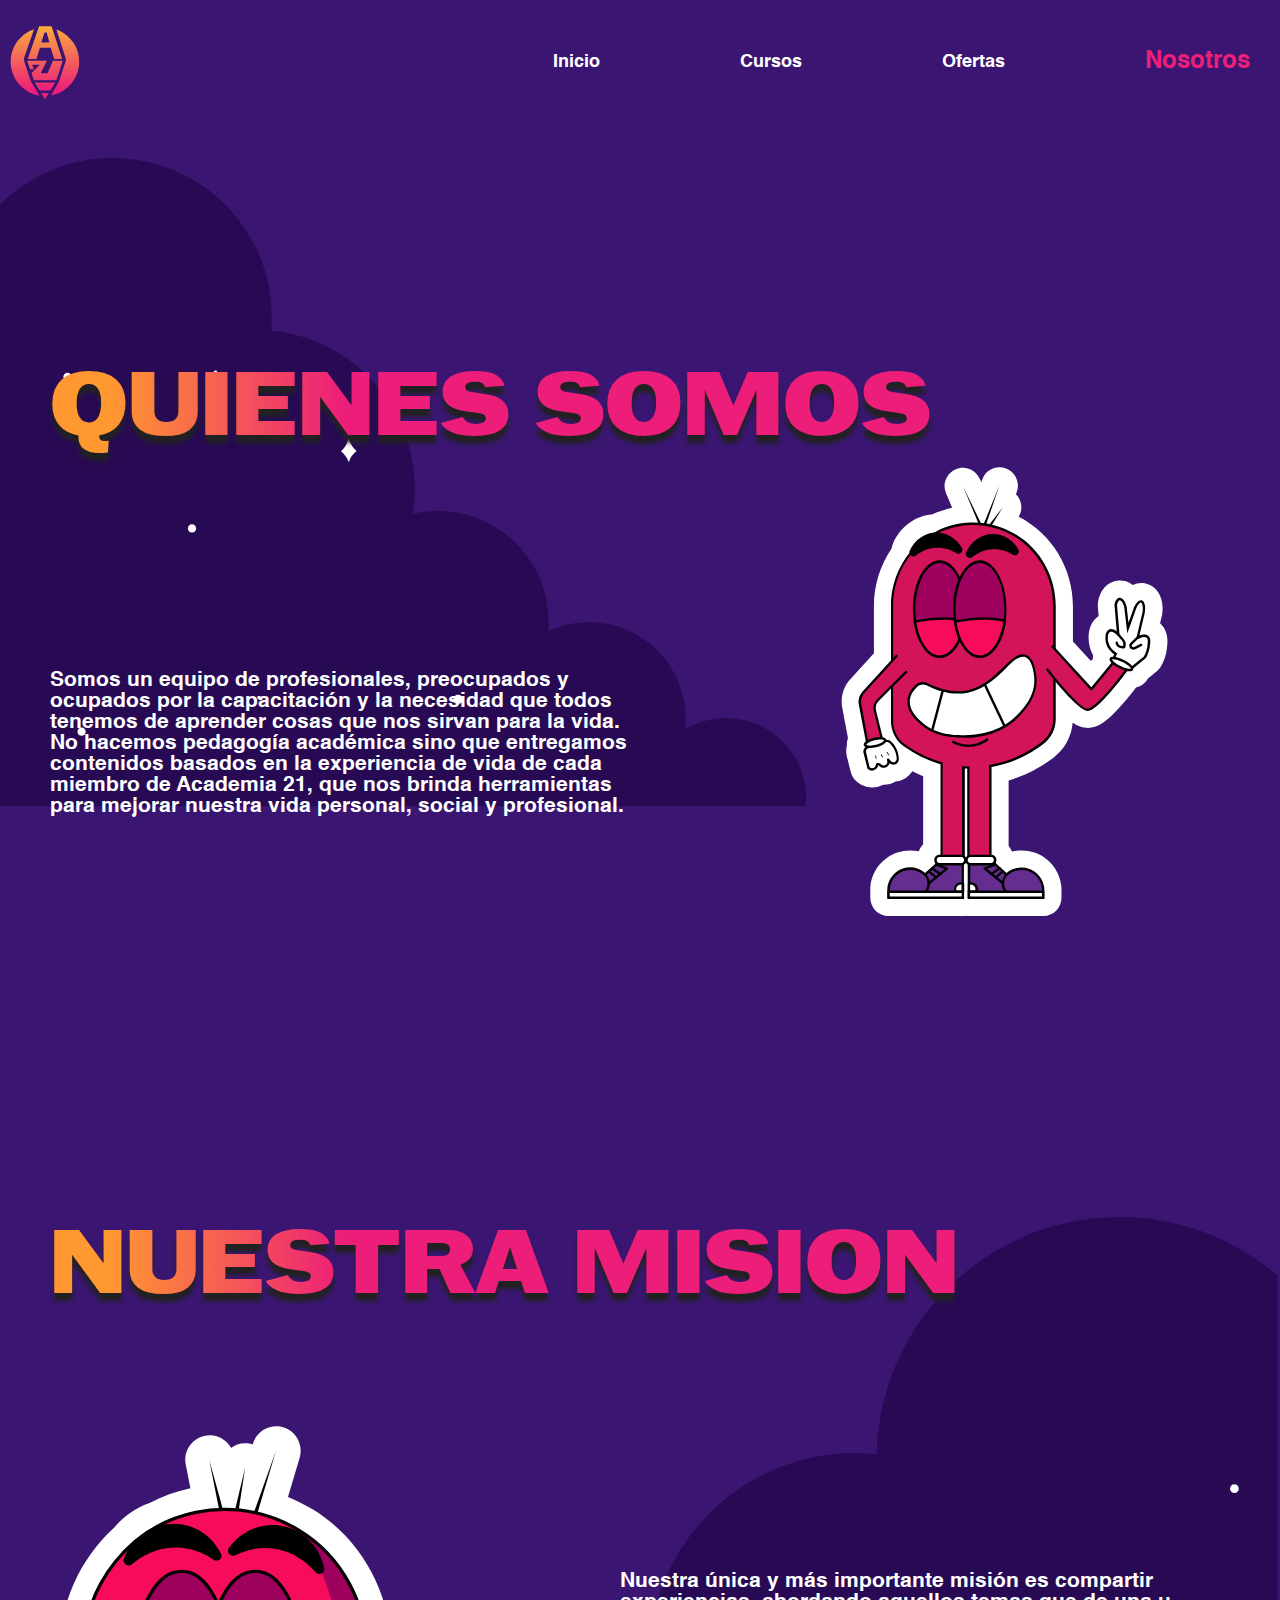
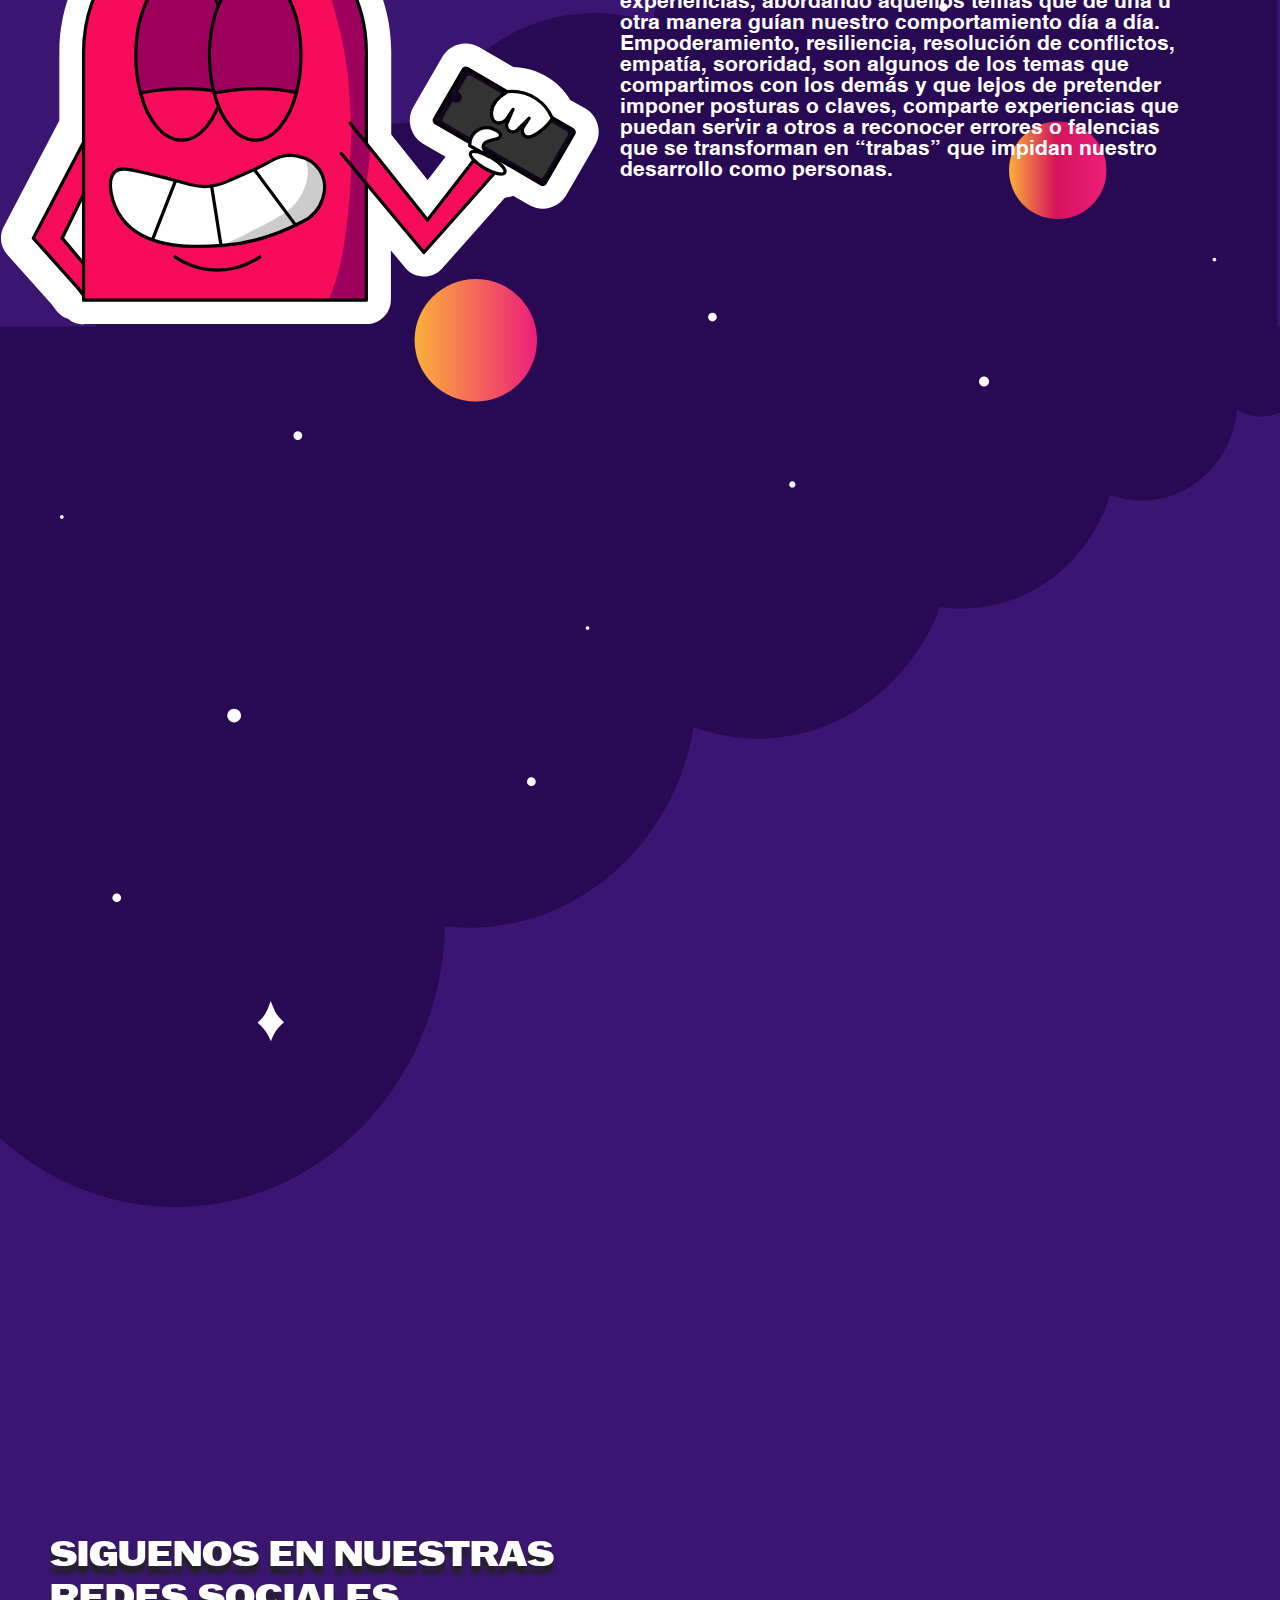
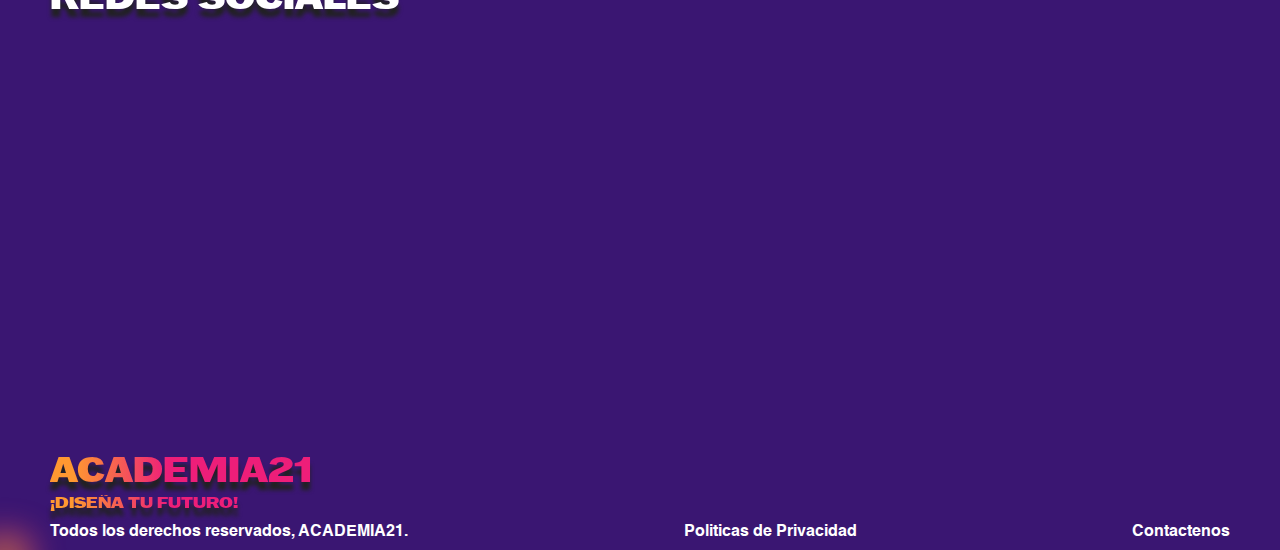
==== commit 81a2fd55: "Add files via upload" ====
--- a/nosotros.html
+++ b/nosotros.html
@@ -142,7 +142,6 @@
         <div class="opciones2">
           <p>Todos los derechos reservados, ACADEMIA21.</p>
           <a href="politicas.html" target="_blank"><p>Politicas de Privacidad</p></a>
-          <a href=""><p>Ayuda</p></a>
           <a href="contacto.html" target="_blank"><p>Contactenos</p></a>
         </div>
       </footer>
--- a/css/style.css
+++ b/css/style.css
@@ -470,19 +470,9 @@
   margin: auto;
 }
 
-.divisor {
-  background: rgb(255, 152, 49);
-  background: linear-gradient(
-    20deg,
-    rgba(255, 152, 49, 1) 40%,
-    rgba(237, 30, 121, 1) 85%
-  );
-  position: absolute;
-  width: 350px;
-  height: 10px;
-  border-radius: 20px;
-  transform: translate(0, 5600%);
-}
+
+
+
 
 .opciones {
   display: flex;
@@ -727,13 +717,6 @@
     padding: 5%;
   }
 
-  .divisor {
-    width: 280px;
-    height: 10px;
-    border-radius: 20px;
-    transform: translate(0, 3800%);
-  }
-
   .card a{
     width: 180px;
     top: 0%;
@@ -855,11 +838,7 @@
     height: 93.5%;
   }
 
-  .divisor {
-    width: 280px;
-    height: 8px;
-    transform: translate(0, 5600%);
-  }
+
 
   .opciones .card {
     margin: 100px 50px;
@@ -1001,18 +980,13 @@
     padding: 5%;
   }
 
-  .divisor {
-    width: 220px;
-    height: 7px;
-    border-radius: 20px;
-    transform: translate(0, 6950%);
-  }
+
 
   .card a{
     width: 180px;
     top: 0%;
     left: 0%;
-    transform: translate(30%, -10%);;
+    transform: translate(32%, -10%);;
   }
 
   /******* EXTRA *******/
@@ -1026,6 +1000,41 @@
   .boton2{
     margin-top: 30px;
   }
+
+
+  input,textarea, #contacto{
+    font-size: 15px;
+  }
+  
+  .contact{
+    width: fit-content;
+    margin: 100px auto;
+    background-color: #f7f7f7;
+    border-radius: 15px;
+  }
+  
+  .textInput{
+      display: block;
+      height: 35px;
+      width: 500px;
+      margin: 12px 25px;
+      border-radius: 10px;
+      border: 2px #ed1f79 solid;
+      outline: none;
+      padding: 2px 5px;
+  }
+  
+  textarea.textInput{
+    height: 300px;
+  }
+  
+  #contacto{
+    width: 50%;
+    margin: 20px auto;
+    font-size: 18px;
+    transition: .5s ease;
+  }
+
 
   /******* SOCIAL *******/
 
@@ -1214,12 +1223,7 @@
 
 
 
-  .divisor {
-    width: 200px;
-    height: 6px;
-    border-radius: 20px;
-    transform: translate(0, 6900%);
-  }
+
 
   .card a{
     width: 180px;
@@ -1252,6 +1256,35 @@
     height: 800px;
   }
   
+
+  
+  .contact{
+    width: fit-content;
+    margin: 100px auto;
+    background-color: #f7f7f7;
+    border-radius: 15px;
+  }
+  
+  .textInput{
+      height: 35px;
+      width: 440px;
+      margin: 12px 25px;
+      border-radius: 10px;
+      border: 2px #ed1f79 solid;
+      outline: none;
+      padding: 2px 5px;
+  }
+  
+  textarea.textInput{
+    height: 300px;
+  }
+  
+  #contacto{
+    width: 50%;
+    margin: 20px auto;
+    font-size: 18px;
+    transition: .5s ease;
+  }
 
   /******* SOCIAL *******/
 
@@ -1411,18 +1444,13 @@
   }
   
 
-  .divisor {
-    width: 175px;
-    height: 5px;
-    border-radius: 20px;
-    transform: translate(0, 7800%);
-  }
+
 
   .card a{
     width: 180px;
     top: 0%;
     left: 0%;
-    transform: translate(15%, -15%);;
+    transform: translate(20%, -5%);;
   }
 
   .card-logo{
@@ -1450,6 +1478,40 @@
   .fondoder{
     width: 500px;
     height: 800px;
+  }
+
+
+  input,textarea, #contacto{
+    font-size: 14px;
+  }
+  
+  .contact{
+    width: fit-content;
+    margin: 100px auto;
+    background-color: #f7f7f7;
+    border-radius: 15px;
+  }
+  
+  .textInput{
+      display: block;
+      height: 35px;
+      width: 350px;
+      margin: 12px 25px;
+      border-radius: 10px;
+      border: 2px #ed1f79 solid;
+      outline: none;
+      padding: 2px 5px;
+  }
+  
+  textarea.textInput{
+    height: 300px;
+  }
+  
+  #contacto{
+    width: 50%;
+    margin: 20px auto;
+    font-size: 16px;
+    transition: .5s ease;
   }
   
 
@@ -1602,11 +1664,6 @@
     padding: 5%;
   }
 
-  .divisor {
-    width: 140px;
-    border-radius: 20px;
-    transform: translate(0, 7600%);
-  }
 
   .card a{
     width: 180px;
@@ -1645,6 +1702,26 @@
     height: 800px;
   }
   
+  input,textarea, #contacto{
+    font-size: 13px;
+  }
+  
+  
+  .textInput{
+      height: 40px;
+      width: 300px;
+      margin: 12px 15px;
+      border-radius: 10px;
+      border: 2px #ed1f79 solid;
+  }
+  
+  textarea.textInput{
+    height: 300px;
+  }
+  
+  #contacto{
+    font-size: 15px;
+  }
 
   /******* SOCIAL *******/
 
@@ -1758,10 +1835,7 @@
   }
 
 
-  .divisor {
-  
-    transform: translate(0, 8200%);
-  }
+
 
   /******* EXTRA *******/
 
@@ -1779,6 +1853,17 @@
   }
   
 
+  .textInput{
+    height: 40px;
+    width: 240px;
+    margin: 12px 15px;
+    border-radius: 10px;
+}
+
+textarea.textInput{
+  height: 280px;
+}
+
   /******* SOCIAL *******/
 
 
